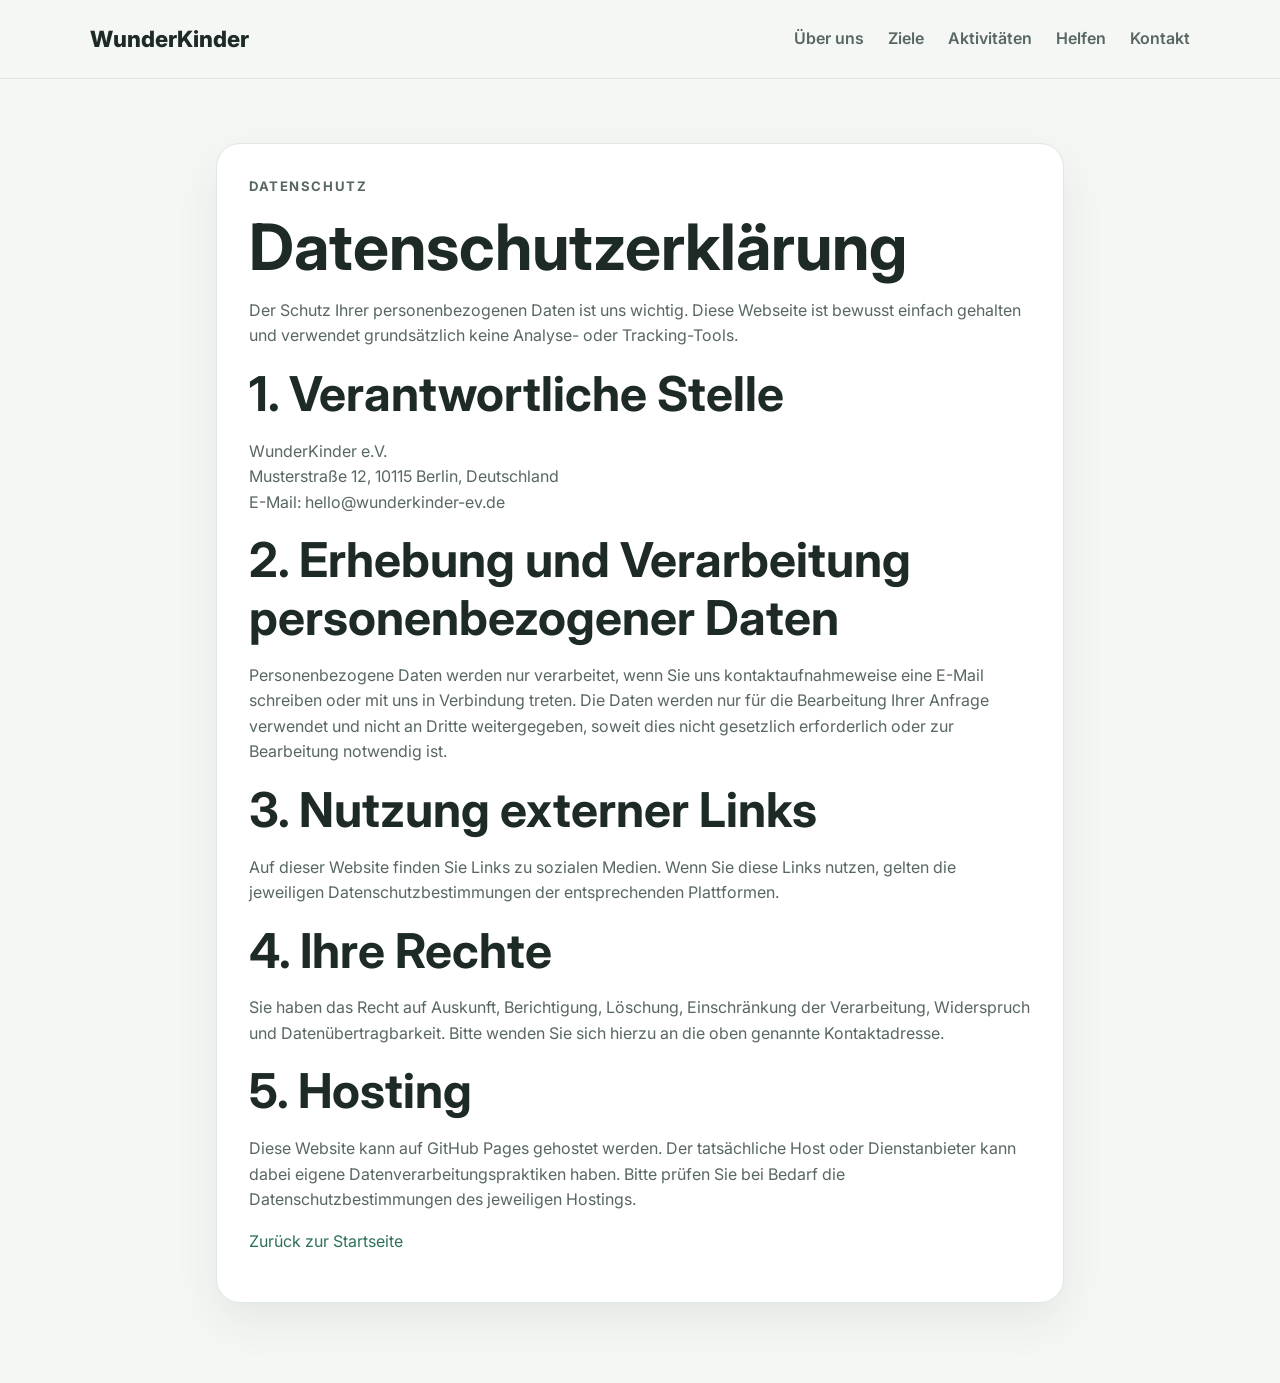
==== datenschutz.html @ 9df852bc "Initial commit with sample homepage" ====
<!DOCTYPE html>
<html lang="de">
  <head>
    <meta charset="UTF-8" />
    <meta name="viewport" content="width=device-width, initial-scale=1.0" />
    <title>Datenschutz | WunderKinder e.V.</title>
    <link rel="preconnect" href="https://fonts.googleapis.com" />
    <link rel="preconnect" href="https://fonts.gstatic.com" crossorigin />
    <link
      href="https://fonts.googleapis.com/css2?family=Inter:wght@400;500;600;700;800&display=swap"
      rel="stylesheet"
    />
    <link rel="stylesheet" href="styles.css" />
  </head>
  <body>
    <header class="site-header">
      <div class="container nav-wrap">
        <a href="index.html" class="brand">WunderKinder</a>
        <nav class="main-nav" aria-label="Hauptnavigation">
          <a href="index.html#ueber-uns">Über uns</a>
          <a href="index.html#ziele">Ziele</a>
          <a href="index.html#aktivitaeten">Aktivitäten</a>
          <a href="index.html#helfen">Helfen</a>
          <a href="index.html#kontakt">Kontakt</a>
        </nav>
      </div>
    </header>

    <main class="page-shell">
      <article class="panel">
        <p class="eyebrow text-accent">Datenschutz</p>
        <h1>Datenschutzerklärung</h1>

        <p>
          Der Schutz Ihrer personenbezogenen Daten ist uns wichtig. Diese Webseite ist bewusst
          einfach gehalten und verwendet grundsätzlich keine Analyse- oder Tracking-Tools.
        </p>

        <h2>1. Verantwortliche Stelle</h2>
        <p>
          WunderKinder e.V.<br />
          Musterstraße 12, 10115 Berlin, Deutschland<br />
          E-Mail: hello@wunderkinder-ev.de
        </p>

        <h2>2. Erhebung und Verarbeitung personenbezogener Daten</h2>
        <p>
          Personenbezogene Daten werden nur verarbeitet, wenn Sie uns kontaktaufnahmeweise eine
          E-Mail schreiben oder mit uns in Verbindung treten. Die Daten werden nur für die
          Bearbeitung Ihrer Anfrage verwendet und nicht an Dritte weitergegeben, soweit dies
          nicht gesetzlich erforderlich oder zur Bearbeitung notwendig ist.
        </p>

        <h2>3. Nutzung externer Links</h2>
        <p>
          Auf dieser Website finden Sie Links zu sozialen Medien. Wenn Sie diese Links nutzen,
          gelten die jeweiligen Datenschutzbestimmungen der entsprechenden Plattformen.
        </p>

        <h2>4. Ihre Rechte</h2>
        <p>
          Sie haben das Recht auf Auskunft, Berichtigung, Löschung, Einschränkung der
          Verarbeitung, Widerspruch und Datenübertragbarkeit. Bitte wenden Sie sich hierzu an
          die oben genannte Kontaktadresse.
        </p>

        <h2>5. Hosting</h2>
        <p>
          Diese Website kann auf GitHub Pages gehostet werden. Der tatsächliche Host oder
          Dienstanbieter kann dabei eigene Datenverarbeitungspraktiken haben. Bitte prüfen Sie
          bei Bedarf die Datenschutzbestimmungen des jeweiligen Hostings.
        </p>

        <p><a href="index.html">Zurück zur Startseite</a></p>
      </article>
    </main>
  </body>
</html>
---- styles.css ----
:root {
  --primary: #3d8b6f;
  --primary-dark: #2e7159;
  --accent: #f3b95f;
  --bg: #f5f7f4;
  --surface: #ffffff;
  --text: #1d2a26;
  --muted: #586763;
  --border: #dfe8e3;
  --shadow: 0 18px 45px rgba(27, 47, 41, 0.08);
}

* {
  box-sizing: border-box;
}

html {
  scroll-behavior: smooth;
}

body {
  margin: 0;
  font-family: "Inter", Arial, sans-serif;
  background: var(--bg);
  color: var(--text);
  line-height: 1.6;
}

a {
  color: inherit;
  text-decoration: none;
}

img {
  max-width: 100%;
  display: block;
}

.container {
  width: min(1100px, calc(100% - 2rem));
  margin: 0 auto;
}

.section {
  padding: 5rem 0;
}

.alt-section {
  background: #edf3f0;
}

.eyebrow {
  margin-bottom: 0.75rem;
  color: var(--primary-dark);
  font-size: 0.82rem;
  font-weight: 700;
  letter-spacing: 0.12em;
  text-transform: uppercase;
}

.text-accent {
  color: var(--primary-dark);
}

h1,
h2,
h3,
h4 {
  margin-top: 0;
  line-height: 1.2;
  color: var(--text);
}

h1 {
  font-size: clamp(2.5rem, 5vw, 4.4rem);
  margin-bottom: 1rem;
}

h2 {
  font-size: clamp(2rem, 4vw, 3rem);
  margin-bottom: 1rem;
}

h3 {
  font-size: 1.3rem;
  margin-bottom: 0.75rem;
}

p {
  margin-top: 0;
  color: var(--muted);
}

.site-header {
  position: sticky;
  top: 0;
  z-index: 10;
  background: rgba(245, 247, 244, 0.9);
  backdrop-filter: blur(12px);
  border-bottom: 1px solid var(--border);
}

.nav-wrap {
  display: flex;
  align-items: center;
  justify-content: space-between;
  min-height: 78px;
}

.brand {
  font-size: 1.4rem;
  font-weight: 800;
  color: var(--text);
}

.main-nav {
  display: flex;
  gap: 1.5rem;
  flex-wrap: wrap;
}

.main-nav a {
  color: var(--muted);
  font-weight: 600;
}

.hero {
  padding: 5rem 0 4rem;
}

.hero-grid {
  display: grid;
  grid-template-columns: 1.25fr 0.75fr;
  align-items: center;
  gap: 2rem;
}

.lead {
  max-width: 600px;
  font-size: 1.1rem;
}

.hero-actions {
  display: flex;
  flex-wrap: wrap;
  gap: 1rem;
  margin-top: 2rem;
}

.button {
  display: inline-flex;
  align-items: center;
  justify-content: center;
  padding: 0.9rem 1.5rem;
  border-radius: 999px;
  font-weight: 700;
  transition: transform 0.2s ease, box-shadow 0.2s ease;
}

.button:hover {
  transform: translateY(-1px);
}

.button-primary {
  background: var(--primary);
  color: white;
  box-shadow: var(--shadow);
}

.button-secondary {
  background: white;
  border: 1px solid var(--border);
  color: var(--text);
}

.hero-card {
  background: linear-gradient(160deg, #ffffff 0%, #edf6f1 100%);
  border: 1px solid var(--border);
  border-radius: 24px;
  padding: 2rem;
  box-shadow: var(--shadow);
}

.stat {
  display: flex;
  flex-direction: column;
  gap: 0.4rem;
  padding: 1.2rem 0;
  border-bottom: 1px solid var(--border);
}

.stat:last-child {
  border-bottom: none;
}

.stat strong {
  font-size: 2rem;
  color: var(--primary-dark);
}

.two-column {
  display: grid;
  grid-template-columns: 0.9fr 1.1fr;
  gap: 2rem;
  align-items: start;
}

.card-grid {
  display: grid;
  grid-template-columns: repeat(3, minmax(0, 1fr));
  gap: 1.5rem;
  margin-top: 2rem;
}

.info-card,
.help-box {
  background: var(--surface);
  border: 1px solid var(--border);
  border-radius: 20px;
  padding: 1.75rem;
  box-shadow: 0 12px 30px rgba(17, 31, 27, 0.04);
}

.activities {
  display: grid;
  gap: 1.25rem;
  margin-top: 2rem;
}

.activity-item {
  display: grid;
  grid-template-columns: 72px 1fr;
  gap: 1rem;
  align-items: start;
  background: var(--surface);
  border: 1px solid var(--border);
  border-radius: 18px;
  padding: 1.25rem 1.4rem;
}

.activity-number {
  display: inline-flex;
  align-items: center;
  justify-content: center;
  width: 72px;
  height: 72px;
  border-radius: 18px;
  background: #eef7f2;
  color: var(--primary-dark);
  font-weight: 800;
}

.highlight-section {
  background: linear-gradient(180deg, #edf3f0 0%, #f8fbf9 100%);
}

.help-grid {
  display: grid;
  grid-template-columns: 1.1fr 0.9fr;
  gap: 2rem;
  align-items: center;
}

.help-box ul,
.site-footer ul {
  margin: 0;
  padding-left: 1.2rem;
  color: var(--muted);
}

.site-footer {
  background: #172724;
  color: #e8f1ee;
  padding-top: 3rem;
}

.site-footer h3,
.site-footer h4,
.site-footer p,
.site-footer li,
.site-footer a {
  color: #edf2ef;
}

.footer-grid {
  display: grid;
  grid-template-columns: 1.4fr 1fr 1fr;
  gap: 2rem;
  padding-bottom: 2rem;
}

.footer-bottom {
  display: flex;
  justify-content: space-between;
  align-items: center;
  gap: 1rem;
  padding: 1.25rem 0 2rem;
  border-top: 1px solid rgba(255, 255, 255, 0.1);
}

.legal-links {
  display: flex;
  gap: 1rem;
  flex-wrap: wrap;
}

.social-links {
  list-style: none;
  padding-left: 0;
}

.social-links li + li {
  margin-top: 0.6rem;
}

.page-shell {
  max-width: 880px;
  margin: 0 auto;
  padding: 4rem 1rem 5rem;
}

.page-shell .panel {
  background: var(--surface);
  border: 1px solid var(--border);
  border-radius: 24px;
  box-shadow: var(--shadow);
  padding: 2rem;
}

.page-shell h1 {
  margin-bottom: 0.75rem;
}

.page-shell p,
.page-shell li {
  color: var(--muted);
}

.page-shell a {
  color: var(--primary-dark);
}

@media (max-width: 760px) {
  .main-nav {
    display: none;
  }

  .hero-grid,
  .two-column,
  .card-grid,
  .help-grid,
  .footer-grid {
    grid-template-columns: 1fr;
  }

  .site-footer {
    padding-top: 2rem;
  }

  .footer-bottom {
    flex-direction: column;
    align-items: flex-start;
  }
}
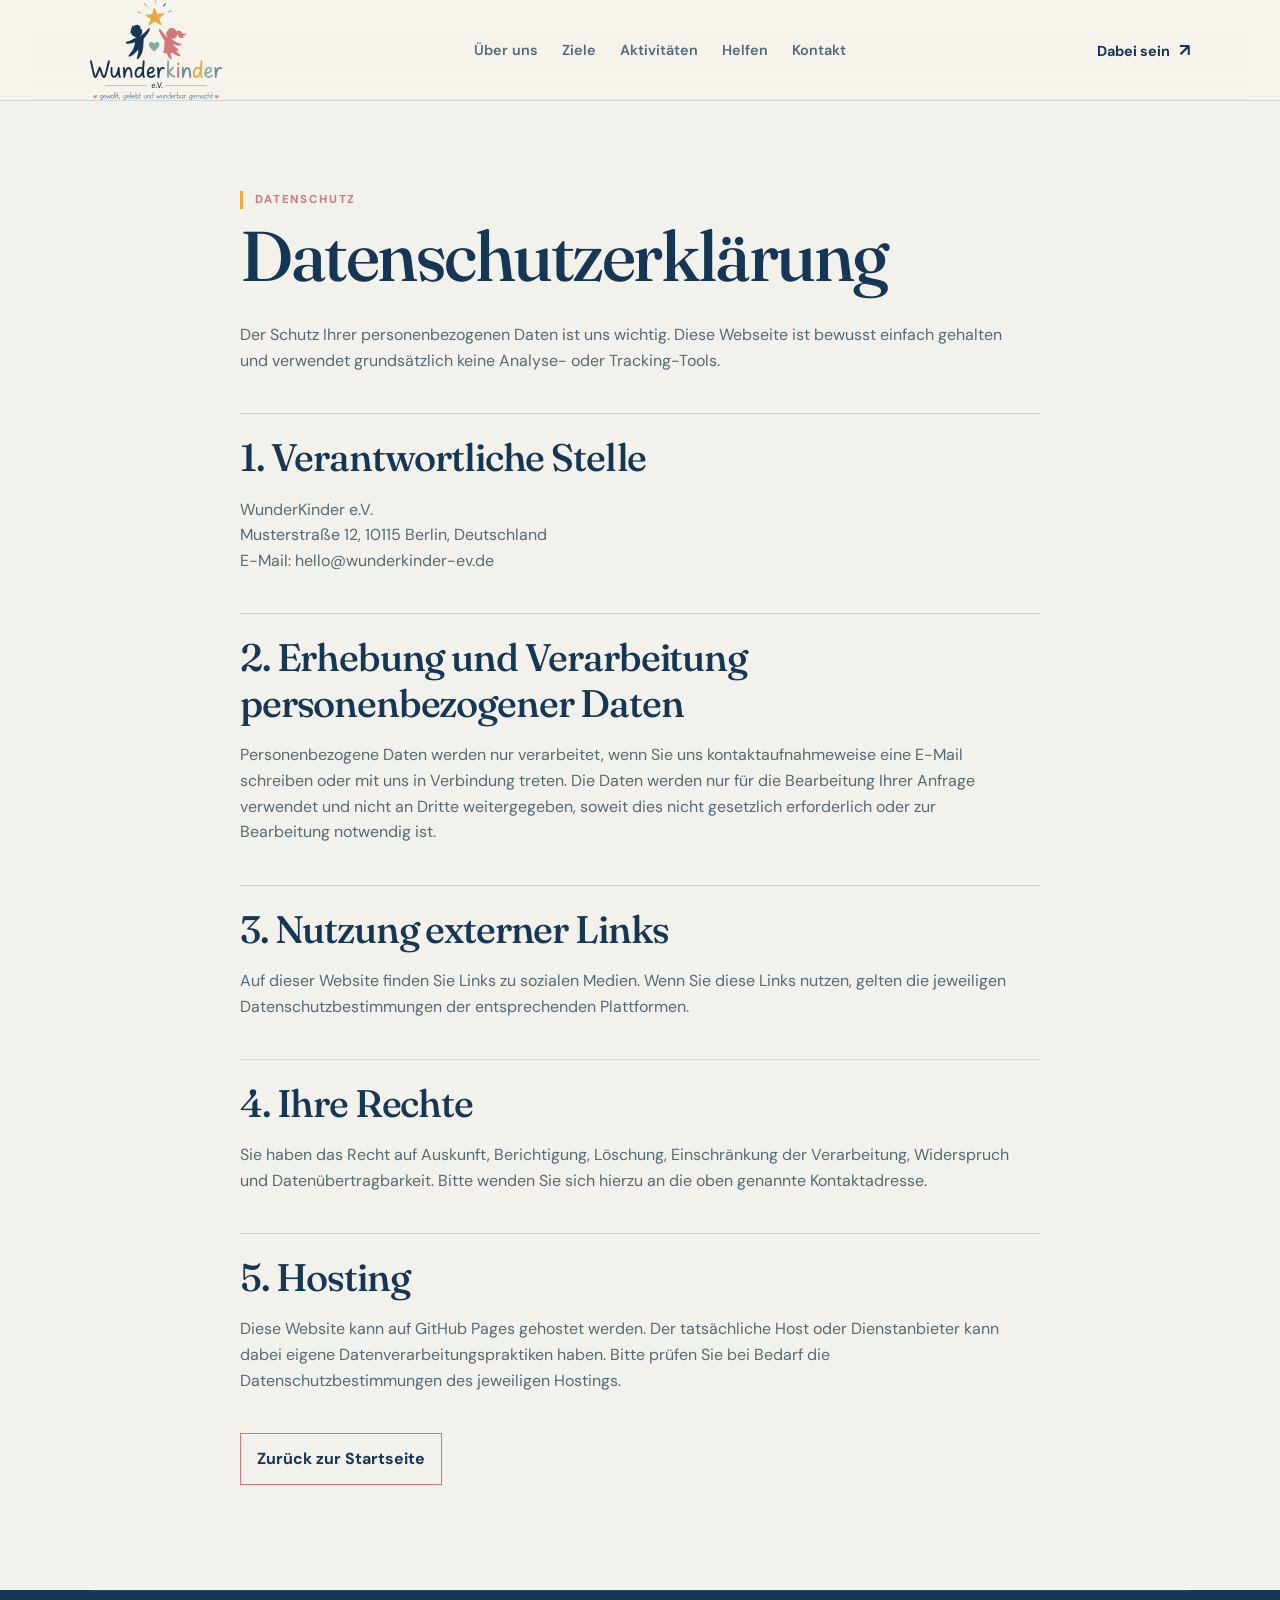
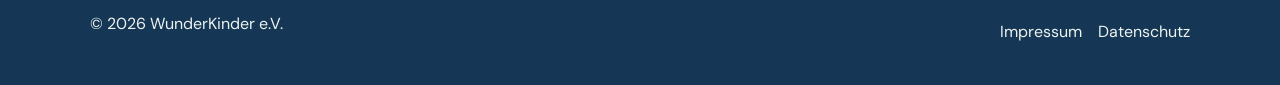
==== commit 30581930: "Update responsive WunderKinder website" ====
--- a/datenschutz.html
+++ b/datenschutz.html
@@ -7,7 +7,7 @@
     <link rel="preconnect" href="https://fonts.googleapis.com" />
     <link rel="preconnect" href="https://fonts.gstatic.com" crossorigin />
     <link
-      href="https://fonts.googleapis.com/css2?family=Inter:wght@400;500;600;700;800&display=swap"
+      href="https://fonts.googleapis.com/css2?family=DM+Sans:wght@400;500;600;700&family=Fraunces:opsz,wght@9..144,500;9..144,600&display=swap"
       rel="stylesheet"
     />
     <link rel="stylesheet" href="styles.css" />
@@ -15,7 +15,9 @@
   <body>
     <header class="site-header">
       <div class="container nav-wrap">
-        <a href="index.html" class="brand">WunderKinder</a>
+        <a href="index.html" class="brand" aria-label="WunderKinder Startseite">
+          <img src="assets/logo.svg" alt="WunderKinder" class="brand-logo" />
+        </a>
         <nav class="main-nav" aria-label="Hauptnavigation">
           <a href="index.html#ueber-uns">Über uns</a>
           <a href="index.html#ziele">Ziele</a>
@@ -23,13 +25,14 @@
           <a href="index.html#helfen">Helfen</a>
           <a href="index.html#kontakt">Kontakt</a>
         </nav>
+        <a class="header-cta" href="index.html#helfen">Dabei sein <span aria-hidden="true">↗</span></a>
       </div>
     </header>
 
     <main class="page-shell">
-      <article class="panel">
+      <article class="legal-document">
         <p class="eyebrow text-accent">Datenschutz</p>
-        <h1>Datenschutzerklärung</h1>
+        <h1>Datenschutz&shy;erklärung</h1>
 
         <p>
           Der Schutz Ihrer personenbezogenen Daten ist uns wichtig. Diese Webseite ist bewusst
@@ -71,8 +74,18 @@
           bei Bedarf die Datenschutzbestimmungen des jeweiligen Hostings.
         </p>
 
-        <p><a href="index.html">Zurück zur Startseite</a></p>
+        <p class="legal-back"><a href="index.html">Zurück zur Startseite</a></p>
       </article>
     </main>
+
+    <footer class="site-footer legal-footer">
+      <div class="container footer-bottom">
+        <p>© 2026 WunderKinder e.V.</p>
+        <div class="legal-links">
+          <a href="impressum.html">Impressum</a>
+          <a href="datenschutz.html" aria-current="page">Datenschutz</a>
+        </div>
+      </div>
+    </footer>
   </body>
 </html>
--- a/styles.css
+++ b/styles.css
@@ -1,364 +1,127 @@
 :root {
-  --primary: #3d8b6f;
-  --primary-dark: #2e7159;
-  --accent: #f3b95f;
-  --bg: #f5f7f4;
-  --surface: #ffffff;
-  --text: #1d2a26;
-  --muted: #586763;
-  --border: #dfe8e3;
-  --shadow: 0 18px 45px rgba(27, 47, 41, 0.08);
+  --primary: #d3777f;
+  --primary-dark: #153755;
+  --accent: #e5aa44;
+  --bg: #f3f1eb;
+  --surface: #fffdf9;
+  --text: #153755;
+  --muted: #536a78;
+  --border: #cbd8d3;
+  --ink-light: #e5efeb;
 }
 
-* {
-  box-sizing: border-box;
-}
+* { box-sizing: border-box; }
+html { scroll-behavior: smooth; }
+body { margin: 0; font-family: "DM Sans", sans-serif; background: var(--bg); color: var(--text); line-height: 1.6; }
+a { color: inherit; text-decoration: none; }
+img { max-width: 100%; display: block; }
+.container { width: min(1100px, calc(100% - 2rem)); margin: 0 auto; }
+.section { padding: 7rem 0; }
+.alt-section { background: var(--ink-light); }
+.eyebrow { margin-bottom: 0.75rem; color: var(--primary); font-size: 0.72rem; font-weight: 700; letter-spacing: 0.16em; text-transform: uppercase; }
+.text-accent { color: var(--primary); }
+h1, h2, h3, h4 { margin-top: 0; line-height: 1.2; color: var(--text); font-family: "Fraunces", Georgia, serif; font-weight: 500; }
+h1 { max-width: 720px; margin-bottom: 1rem; font-size: clamp(3.2rem, 7vw, 6.8rem); letter-spacing: -0.035em; line-height: 0.98; }
+h1 em { color: var(--primary); font-style: normal; }
+h2 { margin-bottom: 1rem; font-size: clamp(2.4rem, 4vw, 4rem); letter-spacing: -0.03em; }
+h3 { margin-bottom: 0.75rem; font-size: 1.3rem; }
+p { margin-top: 0; color: var(--muted); }
 
-html {
-  scroll-behavior: smooth;
-}
+.site-header { position: sticky; top: 0; z-index: 10; background: rgba(247, 243, 237, 0.92); backdrop-filter: blur(12px); border-bottom: 1px solid var(--border); }
+.nav-wrap { display: flex; align-items: center; justify-content: space-between; min-height: 84px; }
+.brand { display: inline-flex; align-items: center; }
+.brand-logo { width: 132px; height: auto; }
+.main-nav { display: flex; gap: 1.5rem; flex-wrap: wrap; }
+.main-nav a { color: var(--muted); font-size: 0.9rem; font-weight: 600; }
+.header-cta { color: var(--primary-dark); font-size: 0.9rem; font-weight: 700; }
+.header-cta span { margin-left: 0.35rem; font-size: 1.1rem; }
+.main-nav a:hover, .header-cta:hover, .text-link:hover { color: var(--primary); }
 
-body {
-  margin: 0;
-  font-family: "Inter", Arial, sans-serif;
-  background: var(--bg);
-  color: var(--text);
-  line-height: 1.6;
-}
+.hero { padding: 5rem 0 0; overflow: hidden; }
+.hero-grid { display: grid; grid-template-columns: 0.9fr 1.1fr; align-items: center; gap: clamp(2rem, 7vw, 7rem); }
+.hero-copy { padding: 2rem 0 5rem; }
+.eyebrow-line { display: inline-block; width: 34px; height: 1px; margin: 0 0.25rem; background: currentColor; }
+.lead { max-width: 500px; font-size: 1.12rem; }
+.hero-actions { display: flex; flex-wrap: wrap; align-items: center; gap: 1.5rem; margin-top: 2rem; }
+.button { display: inline-flex; align-items: center; justify-content: center; padding: 0.9rem 1.35rem; border-radius: 3px; font-weight: 700; transition: transform 0.2s ease, background 0.2s ease; }
+.button:hover { transform: translateY(-1px); }
+.button-primary { background: var(--primary); color: white; }
+.button-primary span { margin-left: 0.65rem; font-size: 1.1rem; }
+.text-link { display: inline-flex; align-items: center; gap: 0.7rem; color: var(--text); font-weight: 700; }
+.text-link span { color: var(--primary); font-size: 1.2rem; }
+.hero-visual { position: relative; display: grid; min-height: 590px; place-items: center; background: #e5efeb; }
+.hero-visual img { width: min(82%, 500px); height: auto; object-fit: contain; }
+.hero-visual::after { content: ""; position: absolute; inset: 1rem -1rem -1rem 1rem; z-index: -1; border: 1px solid var(--primary); }
+.visual-note { position: absolute; right: -1.6rem; bottom: 2.5rem; display: flex; gap: 1.2rem; align-items: center; padding: 1rem 1.25rem; background: var(--surface); color: var(--text); font-size: 0.8rem; font-weight: 700; letter-spacing: 0.06em; text-transform: uppercase; }
+.visual-note span { color: var(--primary); font-family: "Fraunces", Georgia, serif; font-size: 1.5rem; font-weight: 500; }
+.hero-ribbon { display: flex; justify-content: center; gap: 2.5rem; padding: 1.25rem; background: var(--accent); color: var(--text); font-size: 0.78rem; font-weight: 700; letter-spacing: 0.08em; text-transform: uppercase; }
+.hero-ribbon span:nth-child(2) { font-size: 1rem; }
 
-a {
-  color: inherit;
-  text-decoration: none;
-}
+.two-column { display: grid; grid-template-columns: 0.9fr 1.1fr; gap: clamp(3rem, 10vw, 10rem); align-items: start; }
+.two-column > div:last-child { padding-top: 1rem; }
+.section-heading-row { display: flex; justify-content: space-between; align-items: end; gap: 2rem; }
+.section-intro { max-width: 300px; margin-bottom: 1rem; }
+.card-grid { display: grid; grid-template-columns: repeat(3, minmax(0, 1fr)); gap: clamp(2rem, 7vw, 7rem); margin-top: 2rem; }
+.info-card { background: transparent; border-top: 1px solid #bfc9c0; padding: 1.5rem 0; }
+.card-index { display: block; margin-bottom: 3rem; color: var(--primary); font-family: "Fraunces", Georgia, serif; font-size: 1.5rem; }
+.info-card h3 { font-size: 1.45rem; }
+.activities { display: grid; gap: 1.25rem; margin-top: 2rem; }
+.activity-item { display: grid; grid-template-columns: 72px 1fr; gap: 1rem; align-items: start; border-top: 1px solid var(--border); padding: 1.5rem 0; }
+.activity-number { display: inline-flex; align-items: center; justify-content: center; width: 54px; height: 54px; border-radius: 50%; background: var(--accent); color: var(--text); font-weight: 800; }
+.highlight-section { background: var(--primary); color: #fff; }
+.highlight-section h2, .highlight-section p { color: #fff; }
+.highlight-section .eyebrow { color: #ffe4af; }
+.help-grid { display: grid; grid-template-columns: 1.1fr 0.9fr; gap: 2rem; align-items: center; }
+.help-box { padding: 0; border-top: 1px solid rgba(255, 255, 255, 0.45); }
+.help-box ul, .site-footer ul { margin: 0; padding-left: 1.2rem; color: inherit; }
+.help-box li { padding: 0.85rem 0; border-bottom: 1px solid rgba(255, 255, 255, 0.3); list-style: none; }
+.help-box li span { display: inline-block; width: 2rem; color: #ffe4af; font-size: 0.75rem; }
 
-img {
-  max-width: 100%;
-  display: block;
-}
-
-.container {
-  width: min(1100px, calc(100% - 2rem));
-  margin: 0 auto;
-}
-
-.section {
-  padding: 5rem 0;
-}
-
-.alt-section {
-  background: #edf3f0;
-}
-
-.eyebrow {
-  margin-bottom: 0.75rem;
-  color: var(--primary-dark);
-  font-size: 0.82rem;
-  font-weight: 700;
-  letter-spacing: 0.12em;
-  text-transform: uppercase;
-}
-
-.text-accent {
-  color: var(--primary-dark);
-}
-
-h1,
-h2,
-h3,
-h4 {
-  margin-top: 0;
-  line-height: 1.2;
-  color: var(--text);
-}
-
-h1 {
-  font-size: clamp(2.5rem, 5vw, 4.4rem);
-  margin-bottom: 1rem;
-}
-
-h2 {
-  font-size: clamp(2rem, 4vw, 3rem);
-  margin-bottom: 1rem;
-}
-
-h3 {
-  font-size: 1.3rem;
-  margin-bottom: 0.75rem;
-}
-
-p {
-  margin-top: 0;
-  color: var(--muted);
-}
-
-.site-header {
-  position: sticky;
-  top: 0;
-  z-index: 10;
-  background: rgba(245, 247, 244, 0.9);
-  backdrop-filter: blur(12px);
-  border-bottom: 1px solid var(--border);
-}
-
-.nav-wrap {
-  display: flex;
-  align-items: center;
-  justify-content: space-between;
-  min-height: 78px;
-}
-
-.brand {
-  font-size: 1.4rem;
-  font-weight: 800;
-  color: var(--text);
-}
-
-.main-nav {
-  display: flex;
-  gap: 1.5rem;
-  flex-wrap: wrap;
-}
-
-.main-nav a {
-  color: var(--muted);
-  font-weight: 600;
-}
-
-.hero {
-  padding: 5rem 0 4rem;
-}
-
-.hero-grid {
-  display: grid;
-  grid-template-columns: 1.25fr 0.75fr;
-  align-items: center;
-  gap: 2rem;
-}
-
-.lead {
-  max-width: 600px;
-  font-size: 1.1rem;
-}
-
-.hero-actions {
-  display: flex;
-  flex-wrap: wrap;
-  gap: 1rem;
-  margin-top: 2rem;
-}
-
-.button {
-  display: inline-flex;
-  align-items: center;
-  justify-content: center;
-  padding: 0.9rem 1.5rem;
-  border-radius: 999px;
-  font-weight: 700;
-  transition: transform 0.2s ease, box-shadow 0.2s ease;
-}
-
-.button:hover {
-  transform: translateY(-1px);
-}
-
-.button-primary {
-  background: var(--primary);
-  color: white;
-  box-shadow: var(--shadow);
-}
-
-.button-secondary {
-  background: white;
-  border: 1px solid var(--border);
-  color: var(--text);
-}
-
-.hero-card {
-  background: linear-gradient(160deg, #ffffff 0%, #edf6f1 100%);
-  border: 1px solid var(--border);
-  border-radius: 24px;
-  padding: 2rem;
-  box-shadow: var(--shadow);
-}
-
-.stat {
-  display: flex;
-  flex-direction: column;
-  gap: 0.4rem;
-  padding: 1.2rem 0;
-  border-bottom: 1px solid var(--border);
-}
-
-.stat:last-child {
-  border-bottom: none;
-}
-
-.stat strong {
-  font-size: 2rem;
-  color: var(--primary-dark);
-}
-
-.two-column {
-  display: grid;
-  grid-template-columns: 0.9fr 1.1fr;
-  gap: 2rem;
-  align-items: start;
-}
-
-.card-grid {
-  display: grid;
-  grid-template-columns: repeat(3, minmax(0, 1fr));
-  gap: 1.5rem;
-  margin-top: 2rem;
-}
-
-.info-card,
-.help-box {
-  background: var(--surface);
-  border: 1px solid var(--border);
-  border-radius: 20px;
-  padding: 1.75rem;
-  box-shadow: 0 12px 30px rgba(17, 31, 27, 0.04);
-}
-
-.activities {
-  display: grid;
-  gap: 1.25rem;
-  margin-top: 2rem;
-}
-
-.activity-item {
-  display: grid;
-  grid-template-columns: 72px 1fr;
-  gap: 1rem;
-  align-items: start;
-  background: var(--surface);
-  border: 1px solid var(--border);
-  border-radius: 18px;
-  padding: 1.25rem 1.4rem;
-}
-
-.activity-number {
-  display: inline-flex;
-  align-items: center;
-  justify-content: center;
-  width: 72px;
-  height: 72px;
-  border-radius: 18px;
-  background: #eef7f2;
-  color: var(--primary-dark);
-  font-weight: 800;
-}
-
-.highlight-section {
-  background: linear-gradient(180deg, #edf3f0 0%, #f8fbf9 100%);
-}
-
-.help-grid {
-  display: grid;
-  grid-template-columns: 1.1fr 0.9fr;
-  gap: 2rem;
-  align-items: center;
-}
-
-.help-box ul,
-.site-footer ul {
-  margin: 0;
-  padding-left: 1.2rem;
-  color: var(--muted);
-}
-
-.site-footer {
-  background: #172724;
-  color: #e8f1ee;
-  padding-top: 3rem;
-}
-
-.site-footer h3,
-.site-footer h4,
-.site-footer p,
-.site-footer li,
-.site-footer a {
-  color: #edf2ef;
-}
-
-.footer-grid {
-  display: grid;
-  grid-template-columns: 1.4fr 1fr 1fr;
-  gap: 2rem;
-  padding-bottom: 2rem;
-}
-
-.footer-bottom {
-  display: flex;
-  justify-content: space-between;
-  align-items: center;
-  gap: 1rem;
-  padding: 1.25rem 0 2rem;
-  border-top: 1px solid rgba(255, 255, 255, 0.1);
-}
-
-.legal-links {
-  display: flex;
-  gap: 1rem;
-  flex-wrap: wrap;
-}
-
-.social-links {
-  list-style: none;
-  padding-left: 0;
-}
-
-.social-links li + li {
-  margin-top: 0.6rem;
-}
-
-.page-shell {
-  max-width: 880px;
-  margin: 0 auto;
-  padding: 4rem 1rem 5rem;
-}
-
-.page-shell .panel {
-  background: var(--surface);
-  border: 1px solid var(--border);
-  border-radius: 24px;
-  box-shadow: var(--shadow);
-  padding: 2rem;
-}
-
-.page-shell h1 {
-  margin-bottom: 0.75rem;
-}
-
-.page-shell p,
-.page-shell li {
-  color: var(--muted);
-}
-
-.page-shell a {
-  color: var(--primary-dark);
-}
+.site-footer { background: var(--text); color: #e8f1ee; padding-top: 3rem; }
+.site-footer h3, .site-footer h4, .site-footer p, .site-footer li, .site-footer a { color: #edf2ef; }
+.site-footer h3 span { color: var(--accent); }
+.footer-grid { display: grid; grid-template-columns: 1.4fr 1fr 1fr; gap: 2rem; padding-bottom: 2rem; }
+.footer-bottom { display: flex; justify-content: space-between; align-items: center; gap: 1rem; padding: 1.25rem 0 2rem; border-top: 1px solid rgba(255, 255, 255, 0.1); }
+.legal-links { display: flex; gap: 1rem; flex-wrap: wrap; }
+.social-links { list-style: none; padding-left: 0; }
+.social-links li + li { margin-top: 0.6rem; }
+.page-shell { width: min(100% - 2rem, 1100px); margin: 0 auto; padding: clamp(3rem, 7vw, 6rem) 0; }
+.legal-document { max-width: 800px; margin: 0 auto; }
+.legal-document > .eyebrow { border-left: 3px solid var(--accent); padding-left: 0.75rem; }
+.legal-document h1 { max-width: none; margin-bottom: 2rem; font-size: clamp(2.8rem, 5.5vw, 5rem); }
+.legal-document h2 { margin-top: 2.5rem; padding-top: 1.25rem; border-top: 1px solid var(--border); font-size: clamp(1.7rem, 3vw, 2.4rem); }
+.legal-document p { max-width: 70ch; overflow-wrap: anywhere; }
+.legal-document strong { color: var(--text); }
+.legal-document a { color: var(--primary-dark); }
+.legal-document .legal-back { margin-top: 2.5rem; }
+.legal-document .legal-back a { display: inline-flex; padding: 0.75rem 1rem; border: 1px solid var(--primary); color: var(--primary-dark); font-weight: 700; }
+.legal-footer { padding-top: 0; }
 
 @media (max-width: 760px) {
-  .main-nav {
-    display: none;
-  }
-
-  .hero-grid,
-  .two-column,
-  .card-grid,
-  .help-grid,
-  .footer-grid {
-    grid-template-columns: 1fr;
-  }
-
-  .site-footer {
-    padding-top: 2rem;
-  }
-
-  .footer-bottom {
-    flex-direction: column;
-    align-items: flex-start;
-  }
+  .container { width: min(100% - 2.5rem, 1100px); }
+  .section { padding: 4.5rem 0; }
+  .nav-wrap { min-height: 72px; flex-wrap: wrap; }
+  .main-nav { order: 3; width: 100%; justify-content: space-between; gap: 0.5rem; padding: 0.75rem 0; border-top: 1px solid var(--border); overflow-x: auto; }
+  .main-nav a { white-space: nowrap; font-size: 0.78rem; }
+  .header-cta { margin-left: auto; }
+  .hero { padding-top: 2rem; }
+  .hero-grid, .two-column, .card-grid, .help-grid, .footer-grid { grid-template-columns: 1fr; gap: 2rem; }
+  .hero-copy { padding: 1rem 0 2rem; }
+  h1 { font-size: clamp(3rem, 16vw, 5rem); }
+  h2 { font-size: clamp(2.35rem, 11vw, 3.5rem); }
+  .hero-visual { min-height: 390px; }
+  .hero-visual img { width: min(82%, 360px); height: auto; }
+  .hero-visual::after { inset: 0.7rem -0.7rem -0.7rem 0.7rem; }
+  .visual-note { right: 0; bottom: 1rem; }
+  .hero-ribbon { justify-content: space-between; gap: 0.75rem; padding-inline: 1.25rem; font-size: 0.62rem; }
+  .hero-ribbon span:nth-child(2) { display: none; }
+  .section-heading-row { display: block; }
+  .section-intro { margin-top: 1.5rem; }
+  .card-index { margin-bottom: 1rem; }
+  .site-footer { padding-top: 2rem; }
+  .footer-bottom { align-items: flex-start; flex-direction: column; }
+  .page-shell { padding-block: 2.5rem 4rem; }
+  .legal-document h1 { margin-bottom: 1.5rem; font-size: clamp(2rem, 10vw, 3.4rem); hyphens: auto; }
+  .legal-document h2 { margin-top: 2rem; padding-top: 1rem; }
+  .legal-document .legal-back { margin-top: 2rem; }
 }
